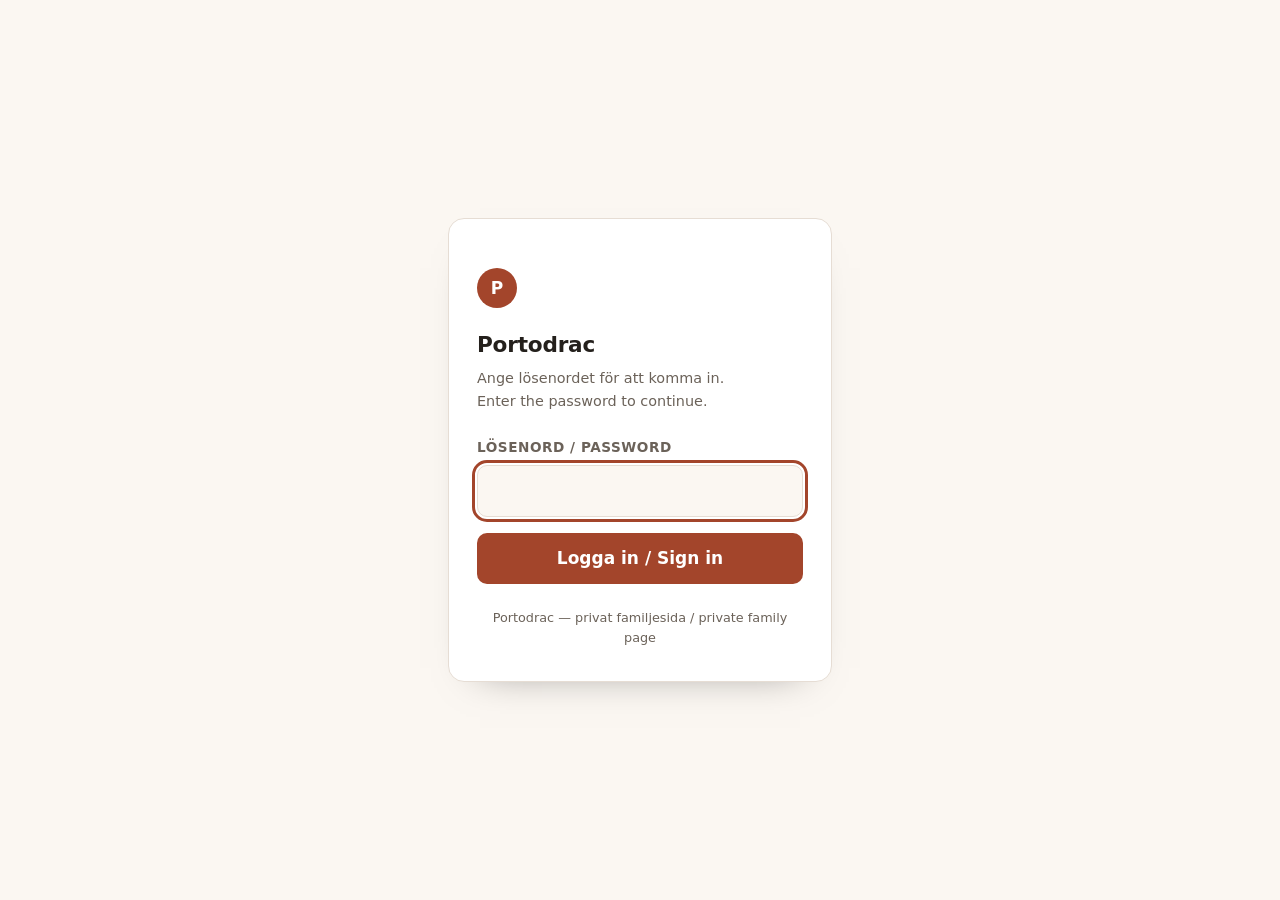
==== site/login.html @ 431704b5 "Skydda sajten med lösenordsinloggning via Netlify Flyttar sajten till site/ så att publiceringsmappe" ====
<!DOCTYPE html>
<html lang="sv">
<head>
  <meta charset="utf-8">
  <meta name="viewport" content="width=device-width, initial-scale=1">
  <meta name="robots" content="noindex, nofollow">
  <title>Portodrac — inloggning</title>
  <style>
    :root {
      --bg: #fbf7f2;
      --surface: #ffffff;
      --text: #24201c;
      --muted: #6b6259;
      --accent: #a3452b;
      --accent-soft: #f0dcd3;
      --border: #e6ddd4;
      --error: #9c2b21;
    }

    @media (prefers-color-scheme: dark) {
      :root {
        --bg: #17130f;
        --surface: #211b16;
        --text: #f2ebe4;
        --muted: #b0a49a;
        --accent: #e98a63;
        --accent-soft: #3a2a22;
        --border: #342b24;
        --error: #ff9c8f;
      }
    }

    *, *::before, *::after { box-sizing: border-box; }

    body {
      margin: 0;
      min-height: 100vh;
      display: grid;
      place-items: center;
      padding: 1.5rem;
      background: var(--bg);
      color: var(--text);
      font-family: system-ui, -apple-system, "Segoe UI", Roboto, Helvetica, Arial, sans-serif;
      font-size: 1.0625rem;
      line-height: 1.6;
    }

    .card {
      width: 100%;
      max-width: 24rem;
      background: var(--surface);
      border: 1px solid var(--border);
      border-radius: 16px;
      padding: 2rem 1.75rem;
      box-shadow: 0 18px 40px -32px rgba(0, 0, 0, 0.5);
    }

    .mark {
      display: grid;
      place-items: center;
      width: 2.5rem;
      height: 2.5rem;
      border-radius: 50%;
      background: var(--accent);
      color: #fff;
      font-weight: 700;
      margin-bottom: 1.25rem;
    }

    h1 {
      margin: 0 0 0.25rem;
      font-size: 1.35rem;
      letter-spacing: -0.01em;
    }

    .hint {
      margin: 0 0 1.5rem;
      color: var(--muted);
      font-size: 0.9rem;
    }

    .hint span {
      display: block;
    }

    label {
      display: block;
      margin-bottom: 0.4rem;
      font-size: 0.85rem;
      font-weight: 600;
      letter-spacing: 0.04em;
      text-transform: uppercase;
      color: var(--muted);
    }

    input[type="password"] {
      width: 100%;
      padding: 0.7rem 0.85rem;
      font: inherit;
      color: inherit;
      background: var(--bg);
      border: 1px solid var(--border);
      border-radius: 10px;
    }

    input[type="password"]:focus-visible,
    button:focus-visible {
      outline: 3px solid var(--accent);
      outline-offset: 2px;
    }

    button {
      width: 100%;
      margin-top: 1rem;
      padding: 0.75rem 1rem;
      font: inherit;
      font-weight: 600;
      color: #fff;
      background: var(--accent);
      border: 0;
      border-radius: 10px;
      cursor: pointer;
    }

    button:hover { filter: brightness(1.08); }

    .error {
      margin: 0 0 1rem;
      padding: 0.6rem 0.8rem;
      border-radius: 10px;
      background: color-mix(in srgb, var(--error) 12%, transparent);
      color: var(--error);
      font-size: 0.9rem;
    }

    .error[hidden] { display: none; }

    .footer {
      margin: 1.5rem 0 0;
      color: var(--muted);
      font-size: 0.8rem;
      text-align: center;
    }
  </style>
</head>
<body>
  <main class="card">
    <p class="mark" aria-hidden="true">P</p>
    <h1>Portodrac</h1>
    <p class="hint">
      <span>Ange lösenordet för att komma in.</span>
      <span>Enter the password to continue.</span>
    </p>

    <p class="error" id="error" role="alert" hidden>
      Fel lösenord — försök igen. / Wrong password, please try again.
    </p>

    <form method="POST" action="/.netlify/functions/login">
      <label for="password">Lösenord / Password</label>
      <input id="password" name="password" type="password" autocomplete="current-password" required autofocus>
      <button type="submit">Logga in / Sign in</button>
    </form>

    <p class="footer">Portodrac — privat familjesida / private family page</p>
  </main>

  <script>
    if (new URLSearchParams(window.location.search).has("fel")) {
      document.getElementById("error").hidden = false;
      document.getElementById("password").select();
    }
  </script>
</body>
</html>
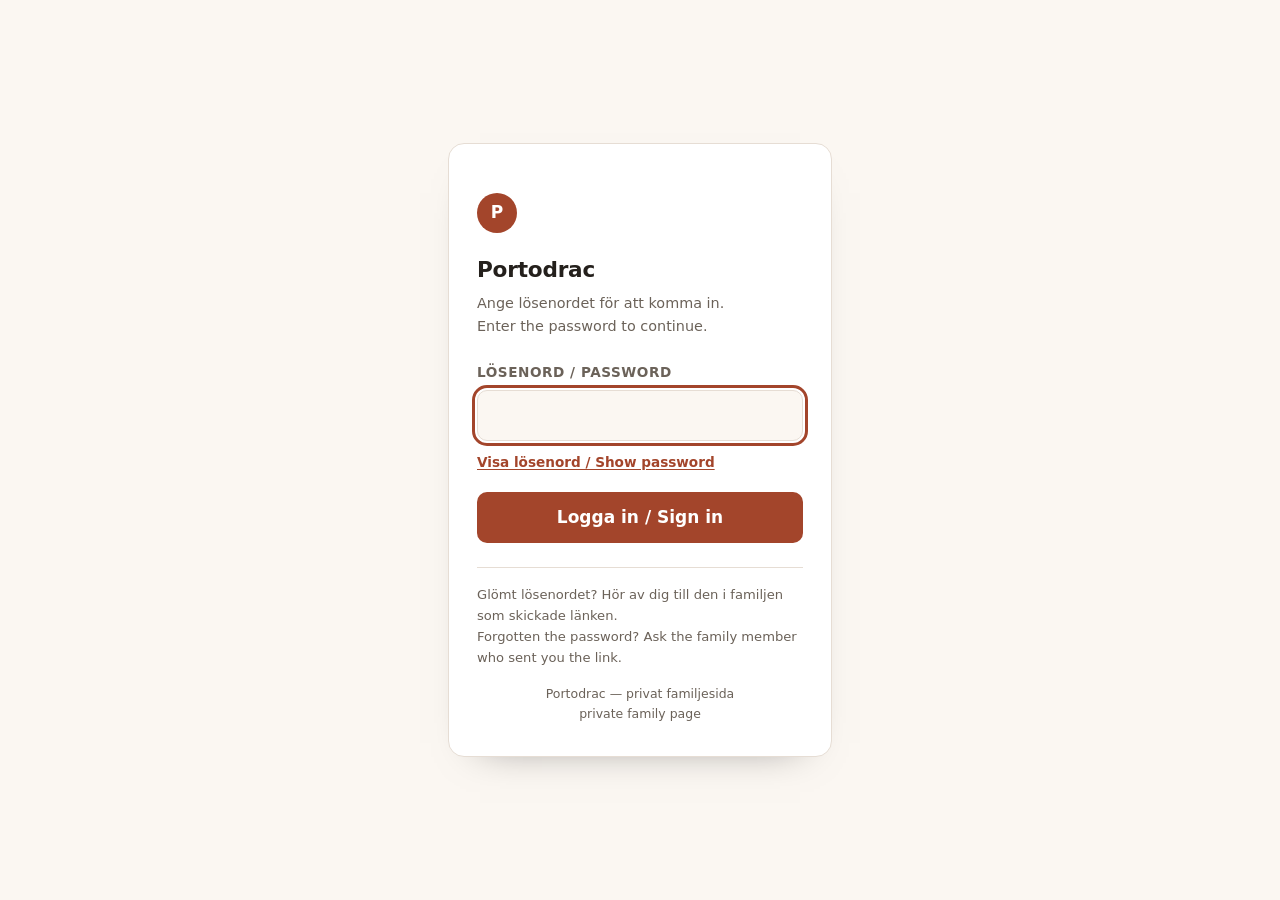
==== commit 0b914c5c: "Tydligare inloggning: visa/dölj lösenord, Caps Lock och glömt-lösenord-rad Felrutan kopplas nu till " ====
--- a/site/login.html
+++ b/site/login.html
@@ -4,6 +4,7 @@
   <meta charset="utf-8">
   <meta name="viewport" content="width=device-width, initial-scale=1">
   <meta name="robots" content="noindex, nofollow">
+  <meta name="color-scheme" content="light dark">
   <title>Portodrac — inloggning</title>
   <style>
     :root {
@@ -79,7 +80,9 @@
       font-size: 0.9rem;
     }
 
-    .hint span {
+    .hint span,
+    .error span,
+    .help span {
       display: block;
     }
 
@@ -93,7 +96,8 @@
       color: var(--muted);
     }
 
-    input[type="password"] {
+    input[type="password"],
+    input[type="text"] {
       width: 100%;
       padding: 0.7rem 0.85rem;
       font: inherit;
@@ -104,9 +108,16 @@
     }
 
     input[type="password"]:focus-visible,
-    button:focus-visible {
+    input[type="text"]:focus-visible,
+    button:focus-visible,
+    .toggle:focus-visible {
       outline: 3px solid var(--accent);
       outline-offset: 2px;
+    }
+
+    input[aria-invalid="true"] {
+      border-color: var(--error);
+      box-shadow: 0 0 0 1px var(--error);
     }
 
     button {
@@ -124,6 +135,27 @@
 
     button:hover { filter: brightness(1.08); }
 
+    /* Liten textknapp: visa/dölj lösenordet */
+    .toggle {
+      width: auto;
+      margin: 0.5rem 0 0;
+      padding: 0.15rem 0;
+      background: none;
+      color: var(--accent);
+      font-size: 0.85rem;
+      font-weight: 600;
+      text-decoration: underline;
+      text-underline-offset: 0.18em;
+    }
+
+    .toggle:hover { filter: none; text-decoration-thickness: 2px; }
+
+    .caps {
+      margin: 0.5rem 0 0;
+      color: var(--muted);
+      font-size: 0.82rem;
+    }
+
     .error {
       margin: 0 0 1rem;
       padding: 0.6rem 0.8rem;
@@ -133,14 +165,27 @@
       font-size: 0.9rem;
     }
 
-    .error[hidden] { display: none; }
+    .error[hidden],
+    .caps[hidden] { display: none; }
+
+    .help {
+      margin: 1.5rem 0 0;
+      padding-top: 1rem;
+      border-top: 1px solid var(--border);
+      color: var(--muted);
+      font-size: 0.82rem;
+    }
+
+    .help p { margin: 0; }
 
     .footer {
-      margin: 1.5rem 0 0;
-      color: var(--muted);
-      font-size: 0.8rem;
+      margin: 1rem 0 0;
+      color: var(--muted);
+      font-size: 0.78rem;
       text-align: center;
     }
+
+    .footer span { display: block; }
   </style>
 </head>
 <body>
@@ -149,27 +194,86 @@
     <h1>Portodrac</h1>
     <p class="hint">
       <span>Ange lösenordet för att komma in.</span>
-      <span>Enter the password to continue.</span>
+      <span lang="en">Enter the password to continue.</span>
     </p>
 
-    <p class="error" id="error" role="alert" hidden>
-      Fel lösenord — försök igen. / Wrong password, please try again.
-    </p>
-
     <form method="POST" action="/.netlify/functions/login">
+      <p class="error" id="error" role="alert" hidden>
+        <span>Fel lösenord — försök igen.</span>
+        <span lang="en">Wrong password, please try again.</span>
+      </p>
+
       <label for="password">Lösenord / Password</label>
       <input id="password" name="password" type="password" autocomplete="current-password" required autofocus>
+      <button type="button" class="toggle" id="toggle" aria-controls="password" hidden>
+        Visa lösenord / Show password
+      </button>
+      <p class="caps" id="caps" hidden>
+        <span>Caps Lock är på.</span>
+        <span lang="en">Caps Lock is on.</span>
+      </p>
+
       <button type="submit">Logga in / Sign in</button>
     </form>
 
-    <p class="footer">Portodrac — privat familjesida / private family page</p>
+    <div class="help">
+      <p>
+        <span>Glömt lösenordet? Hör av dig till den i familjen som skickade länken.</span>
+        <span lang="en">Forgotten the password? Ask the family member who sent you the link.</span>
+      </p>
+    </div>
+
+    <p class="footer">
+      <span>Portodrac — privat familjesida</span>
+      <span lang="en">private family page</span>
+    </p>
   </main>
 
   <script>
-    if (new URLSearchParams(window.location.search).has("fel")) {
-      document.getElementById("error").hidden = false;
-      document.getElementById("password").select();
-    }
+    (function () {
+      var input = document.getElementById("password");
+      var toggle = document.getElementById("toggle");
+      var error = document.getElementById("error");
+      var caps = document.getElementById("caps");
+
+      /* "Visa lösenord" kräver JS — utan JS döljs knappen helt. */
+      toggle.hidden = false;
+
+      if (new URLSearchParams(window.location.search).has("fel")) {
+        error.hidden = false;
+        input.setAttribute("aria-invalid", "true");
+        input.setAttribute("aria-describedby", "error");
+        input.select();
+      }
+
+      toggle.addEventListener("click", function () {
+        var hidden = input.type === "password";
+        input.type = hidden ? "text" : "password";
+        toggle.textContent = hidden
+          ? "Dölj lösenord / Hide password"
+          : "Visa lösenord / Show password";
+        input.focus();
+        var end = input.value.length;
+        try {
+          input.setSelectionRange(end, end);
+        } catch (err) {
+          /* Vissa webbläsare tillåter inte det — fokus räcker. */
+        }
+      });
+
+      function showCaps(event) {
+        if (typeof event.getModifierState !== "function") {
+          return;
+        }
+        caps.hidden = !event.getModifierState("CapsLock");
+      }
+
+      input.addEventListener("keydown", showCaps);
+      input.addEventListener("keyup", showCaps);
+      input.addEventListener("blur", function () {
+        caps.hidden = true;
+      });
+    })();
   </script>
 </body>
 </html>
